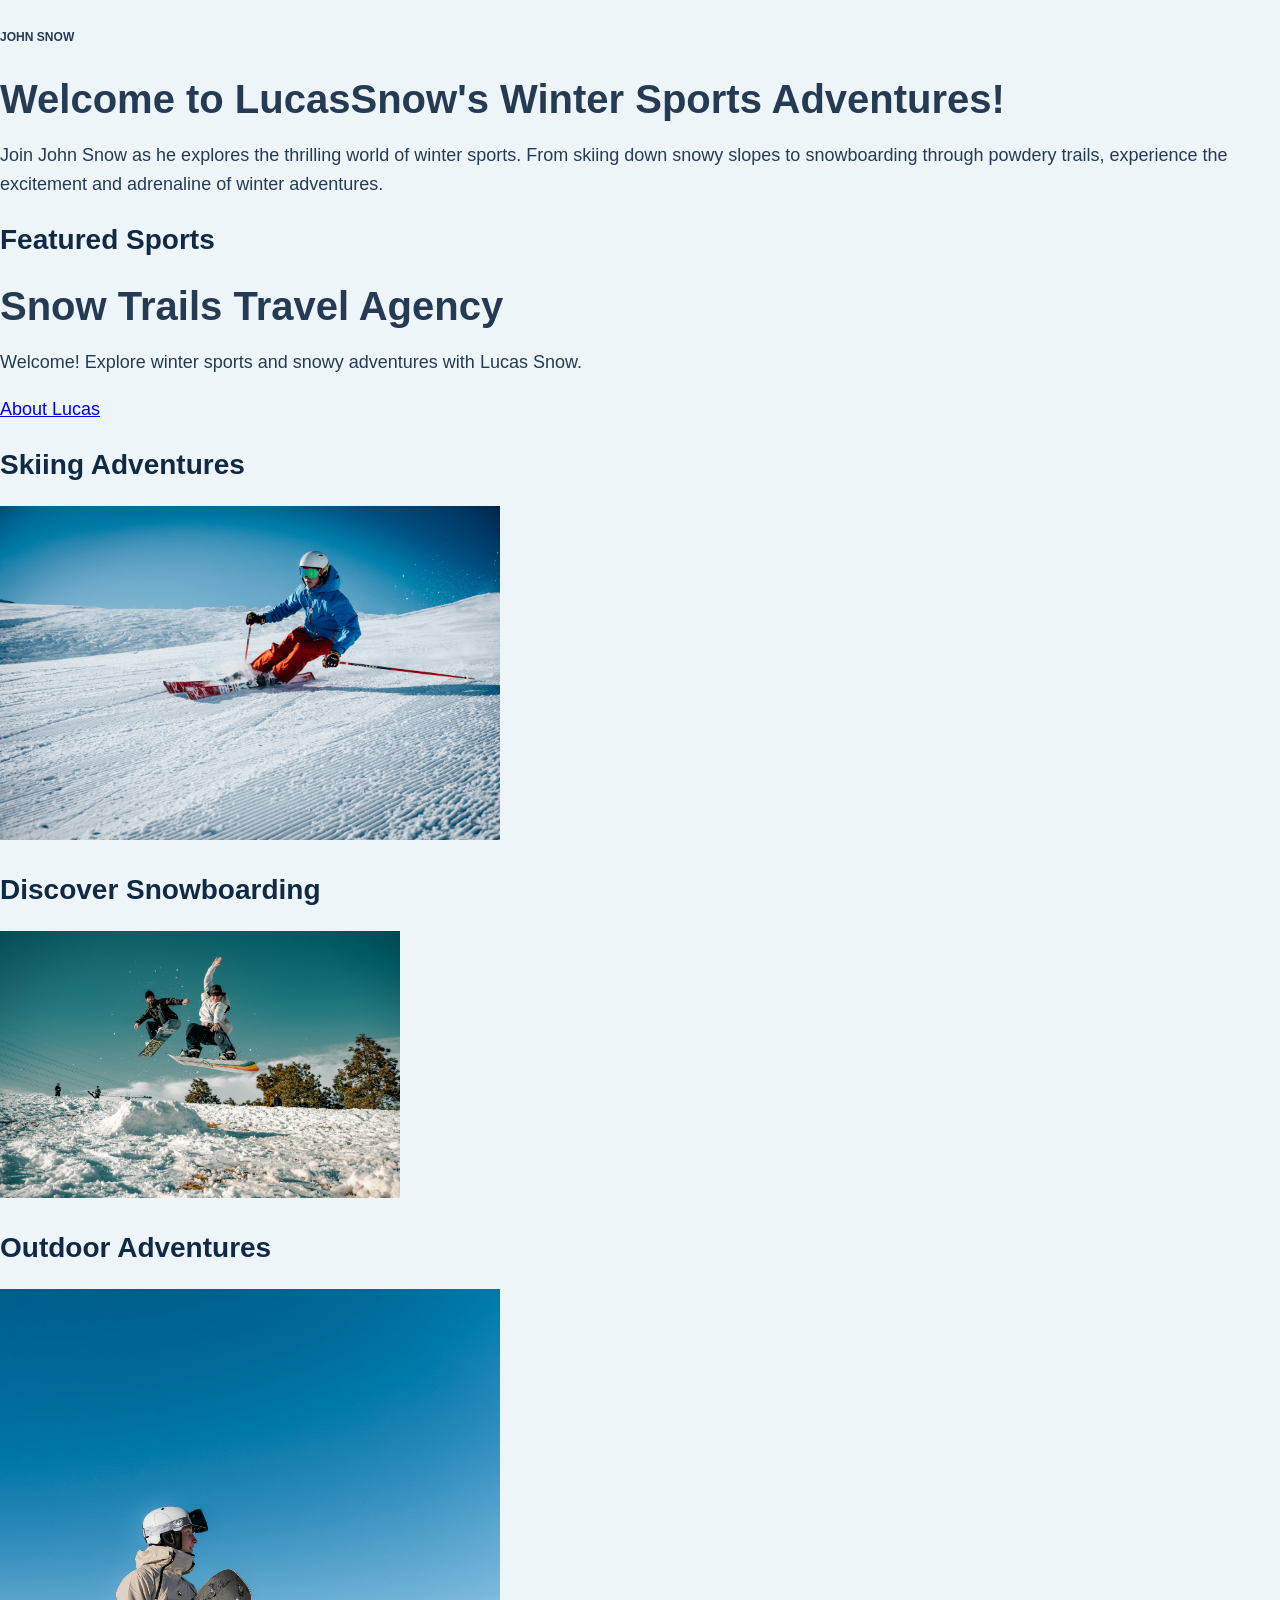
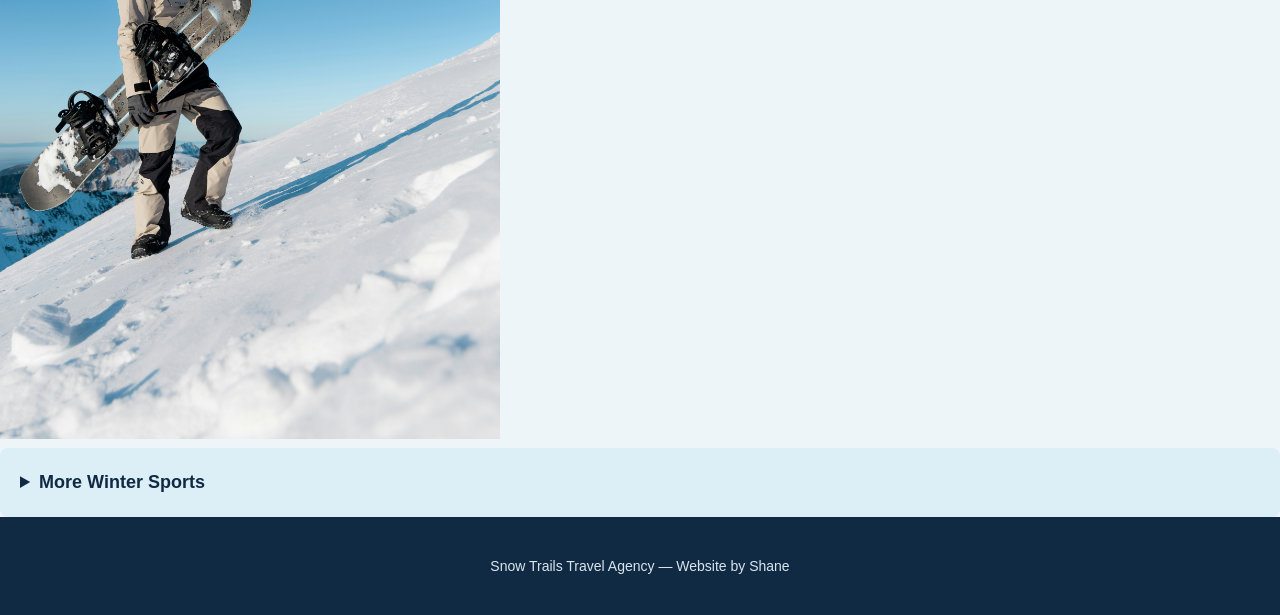
==== index.html @ 6bf47cd8 "updates i have updated my code and was experimenting on the weekend" ====
<!DOCTYPE html>
<html lang="en">
<head>
  <link rel="stylesheet" href="style.css">
    <meta charset="UTF-8">
    <meta name="viewport" content="width=device-width, initial-scale=1.0">
    <title>Snow Trial Travel Agency</title>
    <head> <h6>JOHN SNOW<h6> </head>
    <body> 
        <h1>Welcome to LucasSnow's Winter Sports Adventures!</h1>
        <p>Join John Snow as he explores the thrilling world of winter sports. From skiing down snowy slopes to snowboarding through powdery trails, experience the excitement and adrenaline of winter adventures.</p>
        <h2>Featured Sports</h2>
<h1>Snow Trails Travel Agency</h1>

<p>Welcome! Explore winter sports and snowy adventures with Lucas Snow.</p>

<a href="about.html">About Lucas</a>

<h2>Skiing Adventures</h2>

<img src="maarten-duineveld-pmfJcN7RGiw-unsplash.jpg"
     alt="Skier turning on a snowy slope"
     width="500">


<h2>Discover Snowboarding</h2>

<img src="colin-lloyd-LOh-9PgdPZw-unsplash.jpg"
     alt="Snowboarder carrying a board up a snowy mountainside"
     width="400">


<h2>Outdoor Adventures</h2>

<img src="nathanael-desmeules-KYWrXoZjWsU-unsplash.jpg"
     alt="A group of runners on a woodland trail"
     width="500">

<details>
    <summary>More Winter Sports</summary>
    <p>Explore additional winter sports like ice climbing, snowshoeing, and cross-country skiing. Each sport offers unique challenges and breathtaking scenery.</p>
</details>

<footer>
    <p>Snow Trails Travel Agency — Website by Shane</p>
</footer>
---- style.css ----
/* Include padding and borders within an element's set width. */
* {
  box-sizing: border-box;
}

/* Overall page appearance */
body {
  margin: 0;
  background-color: #eef5f9;
  color: #243b53;
  font-family: Arial, Helvetica, sans-serif;
  font-size: 18px;
  line-height: 1.6;
}

/* Introductory banner */
header {
  background-color: #102a42;
  color: white;
  text-align: center;
  padding: 60px 20px;
}

.tagline {
  color: #a8d8ee;
  text-transform: uppercase;
  font-size: 14px;
  font-weight: bold;
  letter-spacing: 2px;
}

h1 {
  font-size: 40px;
  line-height: 1.2;
  margin: 16px 0;
}

/* Navigation */
nav {
  margin-top: 28px;
}

nav a {
  display: inline-block;
  margin: 6px;
  padding: 10px 18px;
  border: 1px solid #a8d8ee;
  border-radius: 6px;
}

nav a:link,
nav a:visited {
  color: white;
  text-decoration: none;
}

nav a:hover,
nav a:focus-visible {
  background-color: #a8d8ee;
  color: #102a43;
}

nav a:active {
  background-color: white;
  color: #102a43;
}

/* Limit content width and centre it on the page. */
main {
  max-width: 900px;
  margin: 0 auto;
  padding: 40px 20px;
}

#intro {
  text-align: center;
  margin-bottom: 48px;
}

h2 {
  color: #102a43;
  font-size: 28px;
  line-height: 1.3;
}

h3 {
  color: #102a43;
  font-size: 24px;
  margin: 0 0 12px;
}

/* Reusable styling for every adventure */
.sport-card {
  background-color: white;
  margin-bottom: 30px;
  border: 1px solid #d9e5ed;
  border-radius: 12px;
  overflow: hidden;
  box-shadow: 0 4px 12px rgba(16, 42, 67, 0.08);
}

.sport-card img {
  display: block;
  width: 100%;
  height: auto;
}

.card-content {
  padding: 24px;
}

.category {
  color: #286482;
  text-transform: uppercase;
  font-size: 13px;
  font-weight: bold;
  letter-spacing: 2px;
  margin: 0 0 8px;
}

/* Expandable information */
details {
  background-color: #dceef6;
  padding: 20px;
  border-radius: 8px;
}

summary {
  color: #102a43;
  font-weight: bold;
  cursor: pointer;
}

/* Bottom of the page */
footer {
  background-color: #102a43;
  color: #d9e5ed;
  text-align: center;
  padding: 24px 20px;
  font-size: 14px;
}
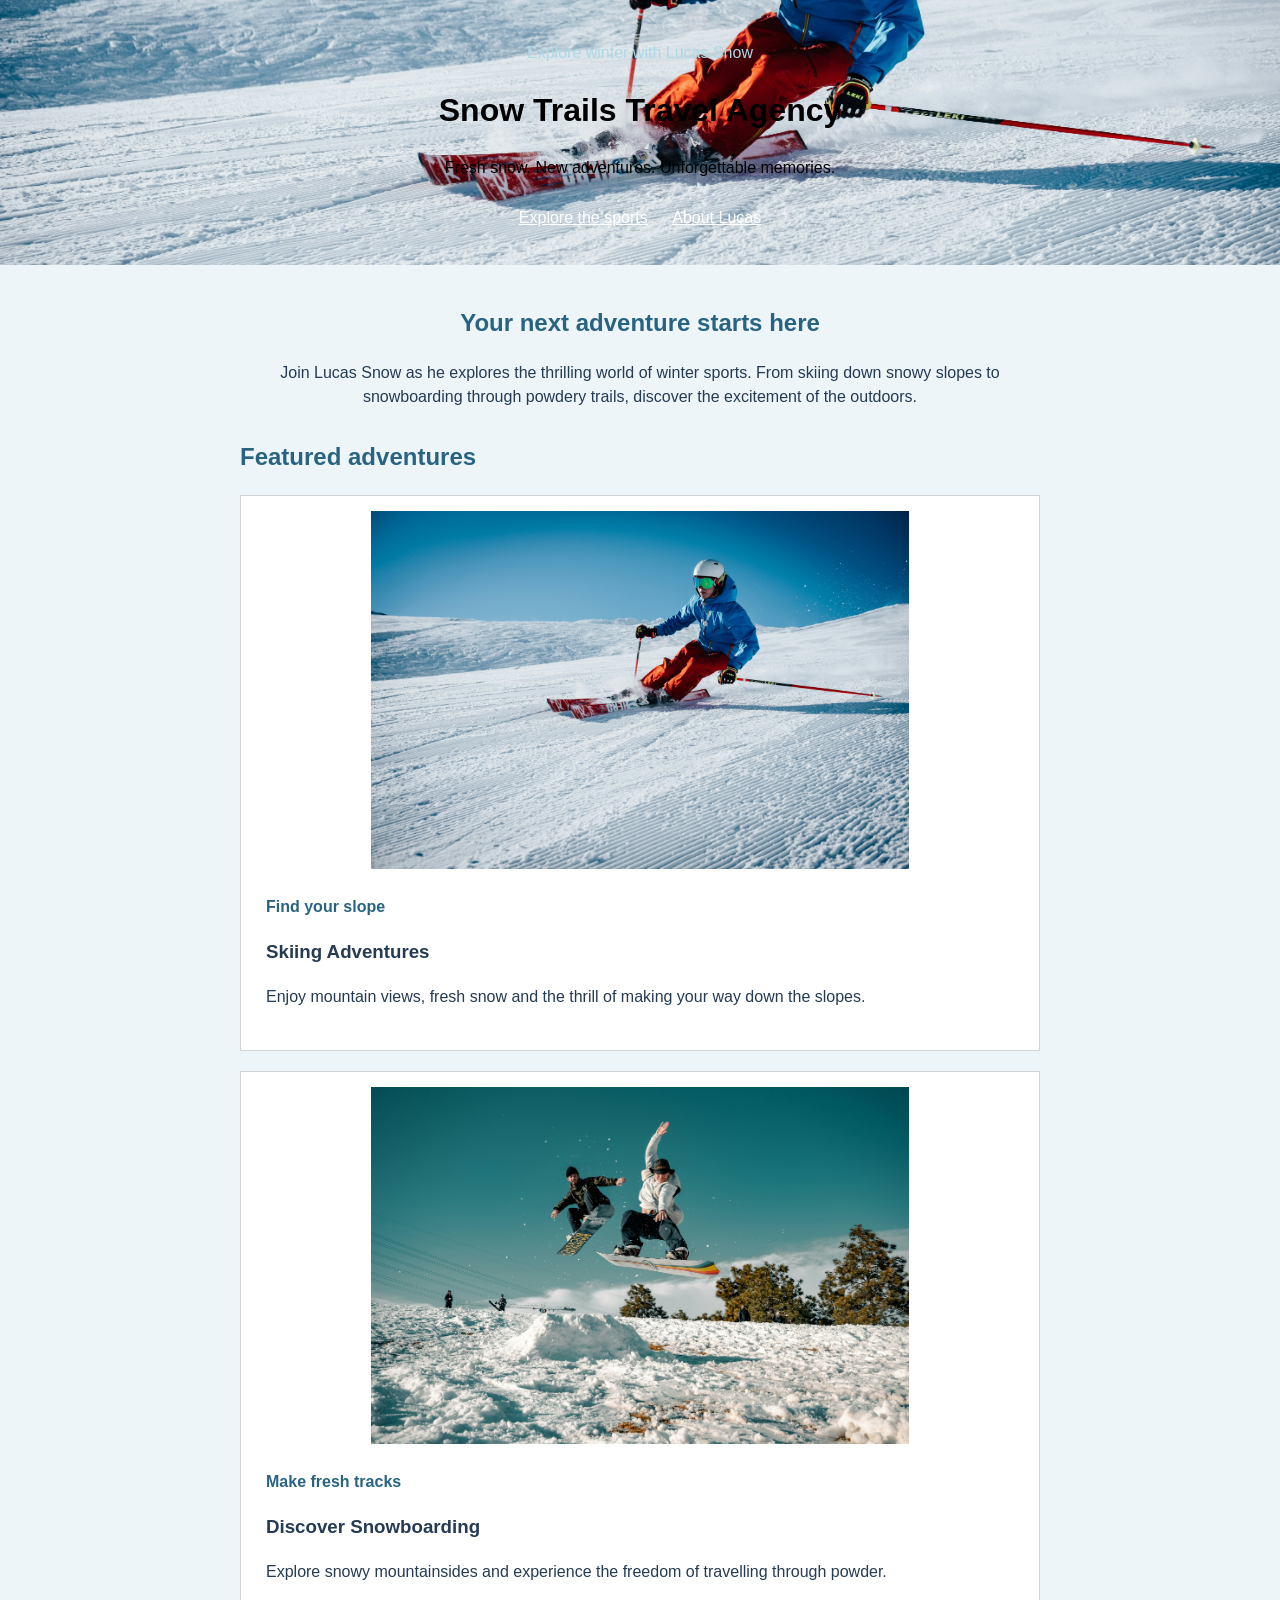
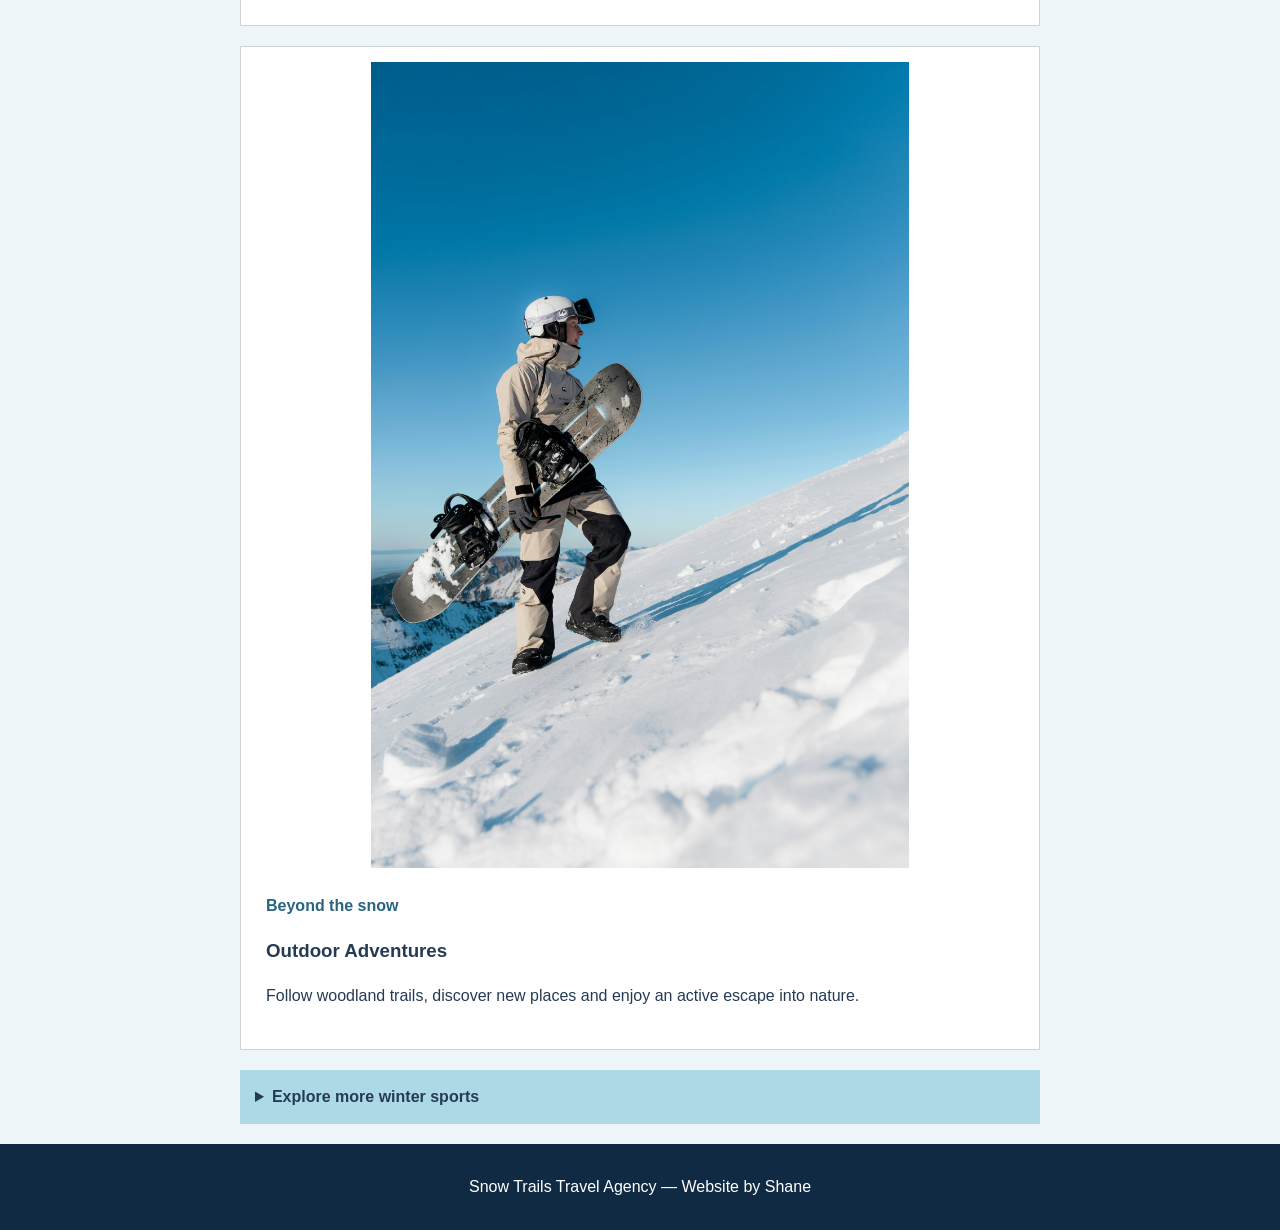
==== commit c77a5f33: "updates" ====
--- a/index.html
+++ b/index.html
@@ -1,47 +1,94 @@
 <!DOCTYPE html>
 <html lang="en">
 <head>
+  <meta charset="UTF-8">
+  <meta name="viewport" content="width=device-width, initial-scale=1.0">
+  <title>Snow Trails Travel Agency</title>
   <link rel="stylesheet" href="style.css">
-    <meta charset="UTF-8">
-    <meta name="viewport" content="width=device-width, initial-scale=1.0">
-    <title>Snow Trial Travel Agency</title>
-    <head> <h6>JOHN SNOW<h6> </head>
-    <body> 
-        <h1>Welcome to LucasSnow's Winter Sports Adventures!</h1>
-        <p>Join John Snow as he explores the thrilling world of winter sports. From skiing down snowy slopes to snowboarding through powdery trails, experience the excitement and adrenaline of winter adventures.</p>
-        <h2>Featured Sports</h2>
-<h1>Snow Trails Travel Agency</h1>
+</head>
 
-<p>Welcome! Explore winter sports and snowy adventures with Lucas Snow.</p>
+<body>
+  <header>
+    <p class="tagline">Explore winter with Lucas Snow</p>
+    <h1>Snow Trails Travel Agency</h1>
+    <p>Fresh snow. New adventures. Unforgettable memories.</p>
 
-<a href="about.html">About Lucas</a>
+    <nav aria-label="Main navigation">
+      <a href="#sports">Explore the sports</a>
+      <a href="about.html">About Lucas</a>
+    </nav>
+  </header>
 
-<h2>Skiing Adventures</h2>
+  <main>
+    <section id="intro">
+      <h2>Your next adventure starts here</h2>
+      <p>
+        Join Lucas Snow as he explores the thrilling world of winter
+        sports. From skiing down snowy slopes to snowboarding through
+        powdery trails, discover the excitement of the outdoors.
+      </p>
+    </section>
 
-<img src="maarten-duineveld-pmfJcN7RGiw-unsplash.jpg"
-     alt="Skier turning on a snowy slope"
-     width="500">
+    <section id="sports">
+      <h2>Featured adventures</h2>
 
+      <section class="sport-card">
+        <img
+          src="maarten-duineveld-pmfJcN7RGiw-unsplash.jpg"
+          alt="Skier turning on a snowy slope">
 
-<h2>Discover Snowboarding</h2>
+        <div class="card-content">
+          <p class="category">Find your slope</p>
+          <h3>Skiing Adventures</h3>
+          <p>
+            Enjoy mountain views, fresh snow and the thrill of
+            making your way down the slopes.
+          </p>
+        </div>
+      </section>
 
-<img src="colin-lloyd-LOh-9PgdPZw-unsplash.jpg"
-     alt="Snowboarder carrying a board up a snowy mountainside"
-     width="400">
+      <section class="sport-card">
+        <img
+          src="colin-lloyd-LOh-9PgdPZw-unsplash.jpg"
+          alt="Snowboarder carrying a board up a snowy mountainside">
 
+        <div class="card-content">
+          <p class="category">Make fresh tracks</p>
+          <h3>Discover Snowboarding</h3>
+          <p>
+            Explore snowy mountainsides and experience the freedom
+            of travelling through powder.
+          </p>
+        </div>
+      </section>
 
-<h2>Outdoor Adventures</h2>
+      <section class="sport-card">
+        <img
+          src="nathanael-desmeules-KYWrXoZjWsU-unsplash.jpg"
+          alt="A group of runners on a woodland trail">
 
-<img src="nathanael-desmeules-KYWrXoZjWsU-unsplash.jpg"
-     alt="A group of runners on a woodland trail"
-     width="500">
+        <div class="card-content">
+          <p class="category">Beyond the snow</p>
+          <h3>Outdoor Adventures</h3>
+          <p>
+            Follow woodland trails, discover new places and
+            enjoy an active escape into nature.
+          </p>
+        </div>
+      </section>
+    </section>
 
-<details>
-    <summary>More Winter Sports</summary>
-    <p>Explore additional winter sports like ice climbing, snowshoeing, and cross-country skiing. Each sport offers unique challenges and breathtaking scenery.</p>
-</details>
+    <details>
+      <summary>Explore more winter sports</summary>
+      <p>
+        Try ice climbing, snowshoeing and cross-country skiing.
+        Each sport offers unique challenges and breathtaking scenery.
+      </p>
+    </details>
+  </main>
 
-<footer>
+  <footer>
     <p>Snow Trails Travel Agency — Website by Shane</p>
-</footer>
-        +  </footer>
+</body>
+</html>
--- a/style.css
+++ b/style.css
@@ -1,141 +1,102 @@
-/* Include padding and borders within an element's set width. */
-* {
-  box-sizing: border-box;
+/* Overall page */
+body {
+    margin: 0;
+    font-family: Arial, sans-serif;
+    background-color: #eef5f9;
+    color: #243b53;
+    line-height: 1.5;
 }
 
-/* Overall page appearance */
-body {
-  margin: 0;
-  background-color: #eef5f9;
-  color: #243b53;
-  font-family: Arial, Helvetica, sans-serif;
-  font-size: 18px;
-  line-height: 1.6;
+/* Top of the page */
+header {
+    background-color: #102a43;
+    color: rgb(0, 0, 0);
+    text-align: center;
+    padding: 25px;
+        background-image: url("maarten-duineveld-pmfJcN7RGiw-unsplash.jpg");
+background-size: cover;
+background-position: center;
+header h1,
+header p,
+header nav {
+    background-color: #102a43;
+}
 }
 
-/* Introductory banner */
-header {
-  background-color: #102a42;
-  color: white;
-  text-align: center;
-  padding: 60px 20px;
-}
+
 
 .tagline {
-  color: #a8d8ee;
-  text-transform: uppercase;
-  font-size: 14px;
-  font-weight: bold;
-  letter-spacing: 2px;
-}
-
-h1 {
-  font-size: 40px;
-  line-height: 1.2;
-  margin: 16px 0;
+    color: lightblue;
 }
 
 /* Navigation */
-nav {
-  margin-top: 28px;
+nav a {
+    display: inline-block;
+    color: white;
+    margin: 10px;
 }
 
-nav a {
-  display: inline-block;
-  margin: 6px;
-  padding: 10px 18px;
-  border: 1px solid #a8d8ee;
-  border-radius: 6px;
+nav a:hover {
+    color: lightblue;
 }
 
-nav a:link,
-nav a:visited {
-  color: white;
-  text-decoration: none;
-}
-
-nav a:hover,
-nav a:focus-visible {
-  background-color: #a8d8ee;
-  color: #102a43;
-}
-
-nav a:active {
-  background-color: white;
-  color: #102a43;
-}
-
-/* Limit content width and centre it on the page. */
+/* Main content */
 main {
-  max-width: 900px;
-  margin: 0 auto;
-  padding: 40px 20px;
+    max-width: 800px;
+    margin: auto;
+    padding: 20px;
 }
 
 #intro {
-  text-align: center;
-  margin-bottom: 48px;
+    text-align: center;
+    margin-bottom: 30px;
 }
 
 h2 {
-  color: #102a43;
-  font-size: 28px;
-  line-height: 1.3;
+    color: #286482;
 }
 
-h3 {
-  color: #102a43;
-  font-size: 24px;
-  margin: 0 0 12px;
-}
-
-/* Reusable styling for every adventure */
+/* Sports sections */
 .sport-card {
-  background-color: white;
-  margin-bottom: 30px;
-  border: 1px solid #d9e5ed;
-  border-radius: 12px;
-  overflow: hidden;
-  box-shadow: 0 4px 12px rgba(16, 42, 67, 0.08);
+    background-color: white;
+    border: 1px solid lightgray;
+    padding: 15px;
+    margin-bottom: 20px;
+    width: auto;
+    height: auto;
 }
 
 .sport-card img {
-  display: block;
-  width: 100%;
-  height: auto;
+    display: block;
+    width: 70%;
+    height: auto;
+    margin: auto;
 }
 
 .card-content {
-  padding: 24px;
+    padding: 10px;
 }
 
 .category {
-  color: #286482;
-  text-transform: uppercase;
-  font-size: 13px;
-  font-weight: bold;
-  letter-spacing: 2px;
-  margin: 0 0 8px;
+    color: #286482;
+    font-weight: bold;
 }
 
-/* Expandable information */
+/* Extra information */
 details {
-  background-color: #dceef6;
-  padding: 20px;
-  border-radius: 8px;
+    background-color: lightblue;
+    padding: 15px;
 }
 
 summary {
-  color: #102a43;
-  font-weight: bold;
-  cursor: pointer;
+    font-weight: bold;
+    cursor: pointer;
 }
 
 /* Bottom of the page */
 footer {
-  background-color: #102a43;
-  color: #d9e5ed;
-  text-align: center;
-  padding: 24px 20px;
-  font-size: 14px;
+    background-color: #102a43;
+    color: white;
+    text-align: center;
+    padding: 15px;
 }
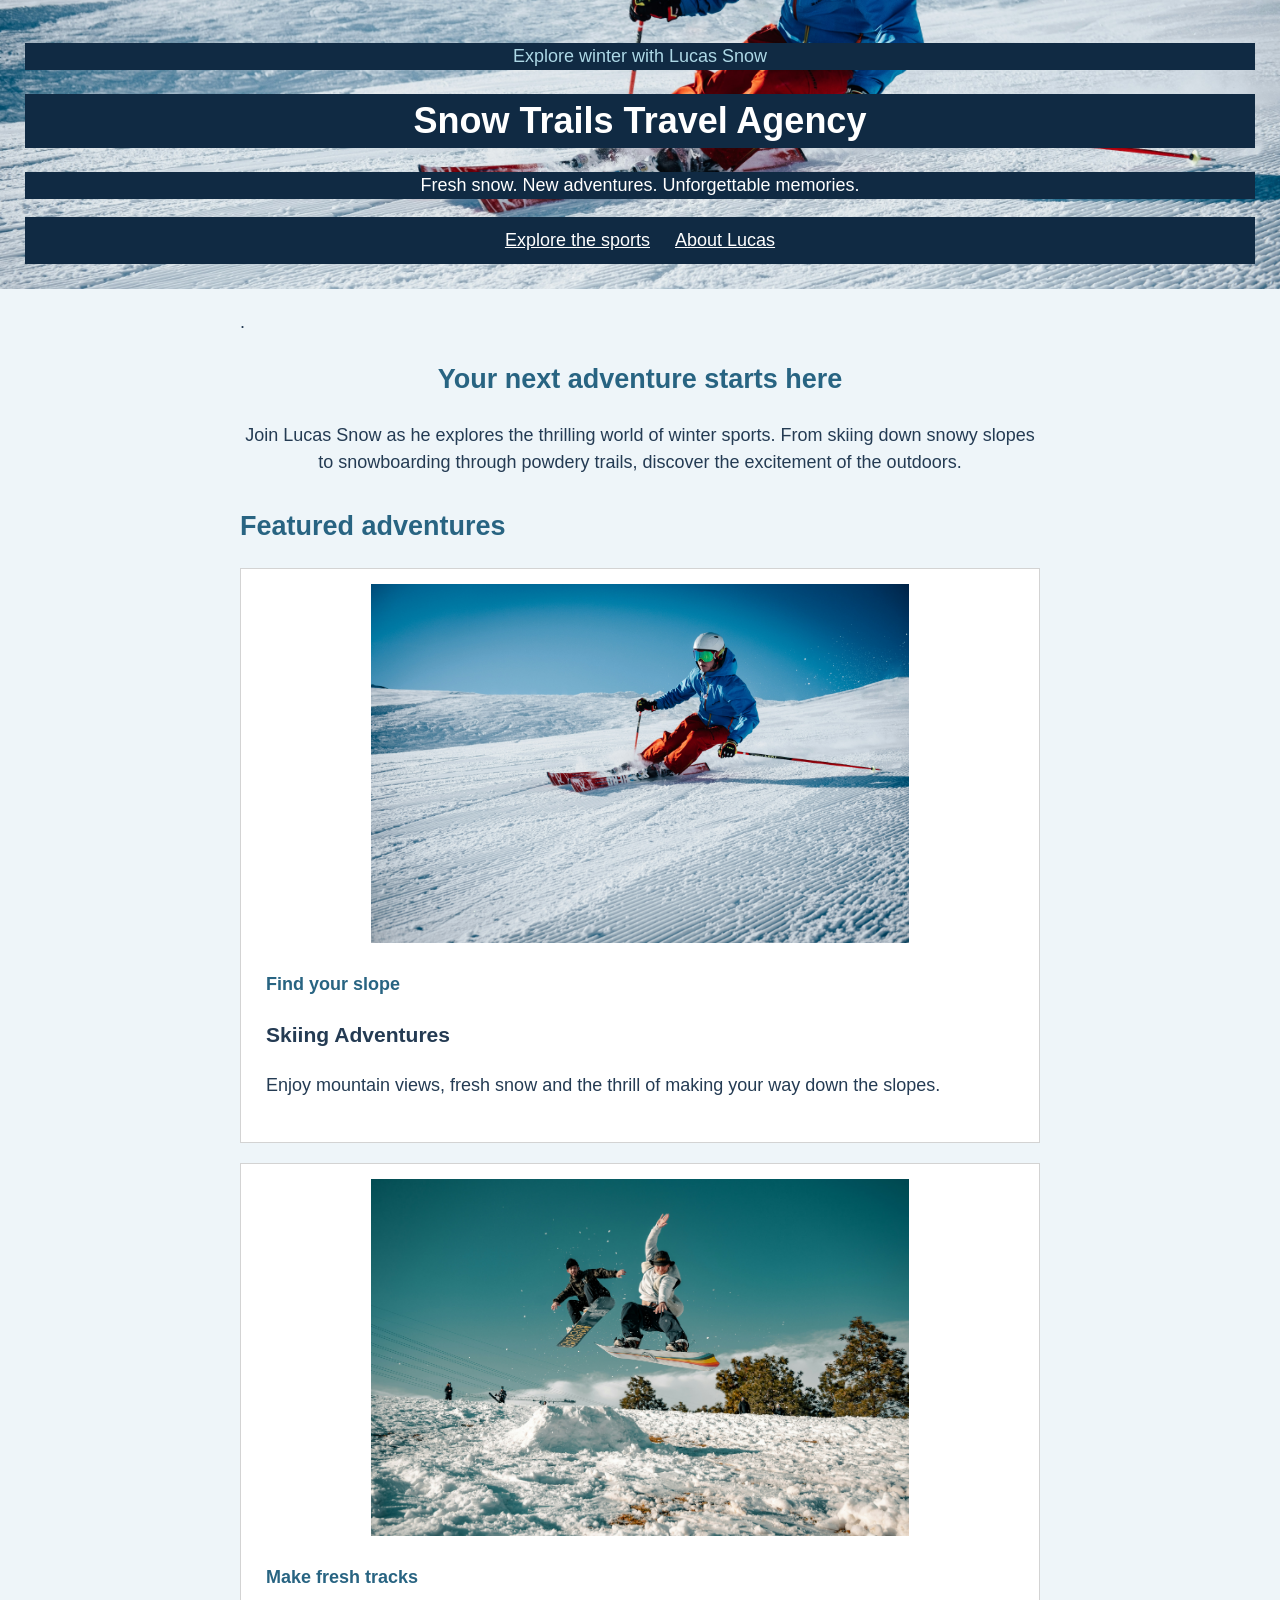
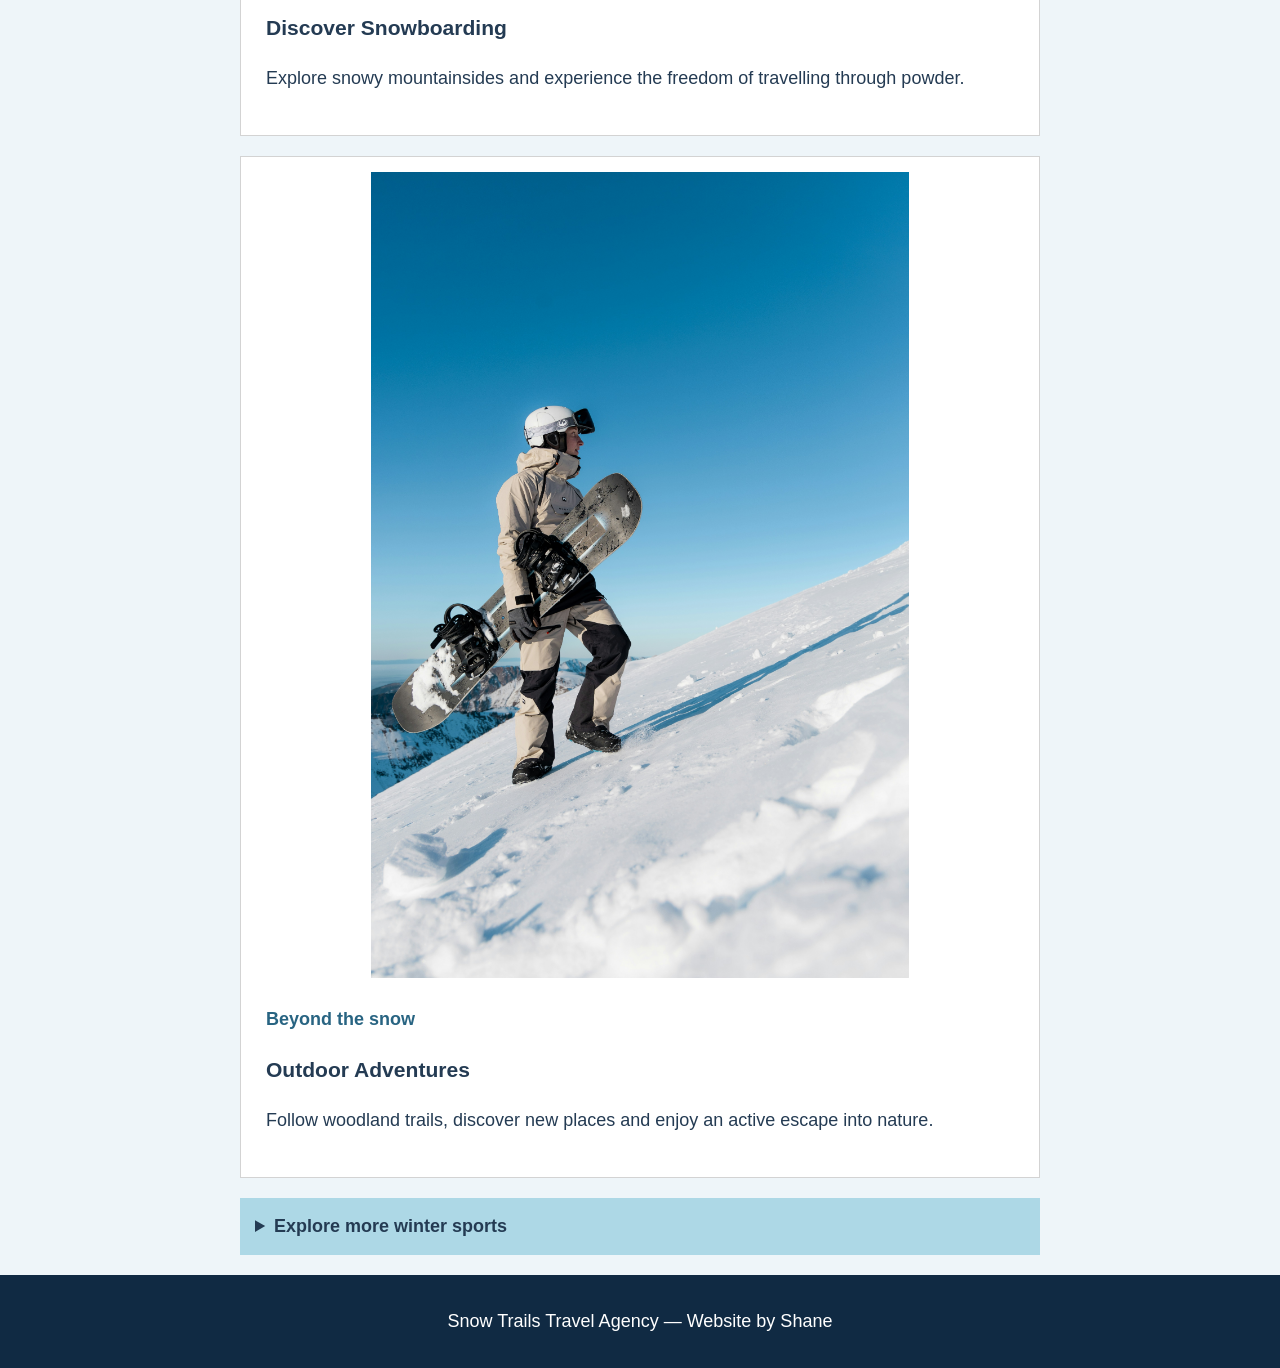
==== commit d8b535d2: "week 9 updates" ====
--- a/index.html
+++ b/index.html
@@ -15,11 +15,11 @@
 
     <nav aria-label="Main navigation">
       <a href="#sports">Explore the sports</a>
-      <a href="about.html">About Lucas</a>
+      <a href="about.html">About Lucas</a>          <!-- Week 8 describing where link goes -->
     </nav>
   </header>
 
-  <main>
+  <main>.                                            <!-- Week8 easy to read paragraphs -->
     <section id="intro">
       <h2>Your next adventure starts here</h2>
       <p>
@@ -35,7 +35,7 @@
       <section class="sport-card">
         <img
           src="maarten-duineveld-pmfJcN7RGiw-unsplash.jpg"
-          alt="Skier turning on a snowy slope">
+          alt="Skier turning on a snowy slope">           <!-- Week 8 task- descriptive text -->
 
         <div class="card-content">
           <p class="category">Find your slope</p>
--- a/style.css
+++ b/style.css
@@ -2,7 +2,8 @@
 body {
     margin: 0;
     font-family: Arial, sans-serif;
-    background-color: #eef5f9;
+    font-size: 18px;
+    background-color: #eef5f9;  /* Week 8 18px size + 1.5 line height */
     color: #243b53;
     line-height: 1.5;
 }
@@ -10,18 +11,19 @@
 /* Top of the page */
 header {
     background-color: #102a43;
-    color: rgb(0, 0, 0);
+    color: white;
     text-align: center;
     padding: 25px;
-        background-image: url("maarten-duineveld-pmfJcN7RGiw-unsplash.jpg");
-background-size: cover;
-background-position: center;
+    background-image: url("maarten-duineveld-pmfJcN7RGiw-unsplash.jpg");
+    background-size: cover;
+    background-position: center;
+}
 header h1,
 header p,
 header nav {
     background-color: #102a43;
 }
-}
+
 
 
 
@@ -56,7 +58,7 @@
     color: #286482;
 }
 
-/* Sports sections */
+
 .sport-card {
     background-color: white;
     border: 1px solid lightgray;
